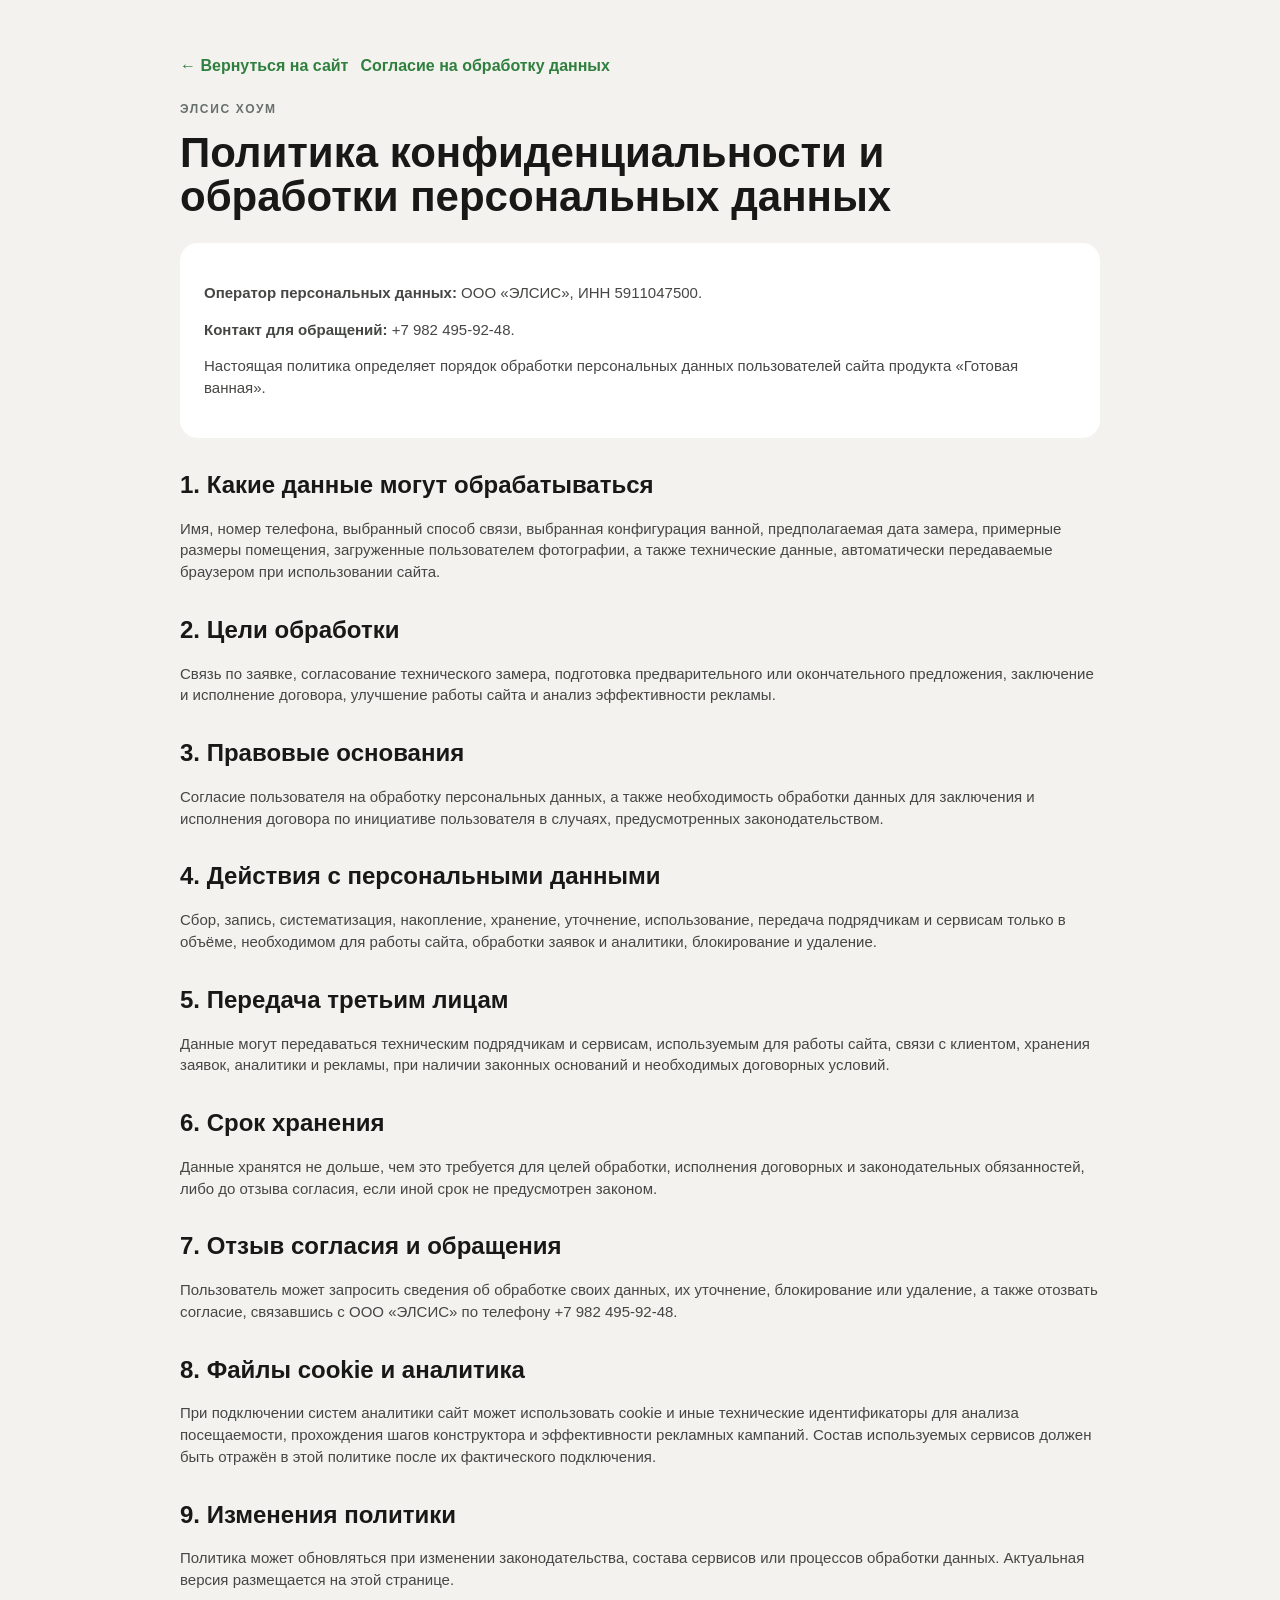
==== privacy.html @ 3811efd0 "Add files via upload" ====
<!doctype html>
<html lang="ru">
<head>
<meta charset="utf-8">
<meta name="viewport" content="width=device-width,initial-scale=1">
<title>Политика конфиденциальности — ЭЛСИС ХОУМ</title>
<link rel="stylesheet" href="styles.css">
</head>
<body class="legal-page">
<div class="legal-wrap">
  <div class="legal-nav"><a href="index.html">← Вернуться на сайт</a><a href="consent.html">Согласие на обработку данных</a></div>
  <div class="eyebrow">ЭЛСИС ХОУМ</div>
  <h1>Политика конфиденциальности и обработки персональных данных</h1>

  <div class="legal-card">
    <p><strong>Оператор персональных данных:</strong> ООО «ЭЛСИС», ИНН 5911047500.</p>
    <p><strong>Контакт для обращений:</strong> +7 982 495-92-48.</p>
    <p>Настоящая политика определяет порядок обработки персональных данных пользователей сайта продукта «Готовая ванная».</p>
  </div>

  <h2>1. Какие данные могут обрабатываться</h2>
  <p>Имя, номер телефона, выбранный способ связи, выбранная конфигурация ванной, предполагаемая дата замера, примерные размеры помещения, загруженные пользователем фотографии, а также технические данные, автоматически передаваемые браузером при использовании сайта.</p>

  <h2>2. Цели обработки</h2>
  <p>Связь по заявке, согласование технического замера, подготовка предварительного или окончательного предложения, заключение и исполнение договора, улучшение работы сайта и анализ эффективности рекламы.</p>

  <h2>3. Правовые основания</h2>
  <p>Согласие пользователя на обработку персональных данных, а также необходимость обработки данных для заключения и исполнения договора по инициативе пользователя в случаях, предусмотренных законодательством.</p>

  <h2>4. Действия с персональными данными</h2>
  <p>Сбор, запись, систематизация, накопление, хранение, уточнение, использование, передача подрядчикам и сервисам только в объёме, необходимом для работы сайта, обработки заявок и аналитики, блокирование и удаление.</p>

  <h2>5. Передача третьим лицам</h2>
  <p>Данные могут передаваться техническим подрядчикам и сервисам, используемым для работы сайта, связи с клиентом, хранения заявок, аналитики и рекламы, при наличии законных оснований и необходимых договорных условий.</p>

  <h2>6. Срок хранения</h2>
  <p>Данные хранятся не дольше, чем это требуется для целей обработки, исполнения договорных и законодательных обязанностей, либо до отзыва согласия, если иной срок не предусмотрен законом.</p>

  <h2>7. Отзыв согласия и обращения</h2>
  <p>Пользователь может запросить сведения об обработке своих данных, их уточнение, блокирование или удаление, а также отозвать согласие, связавшись с ООО «ЭЛСИС» по телефону +7 982 495-92-48.</p>

  <h2>8. Файлы cookie и аналитика</h2>
  <p>При подключении систем аналитики сайт может использовать cookie и иные технические идентификаторы для анализа посещаемости, прохождения шагов конструктора и эффективности рекламных кампаний. Состав используемых сервисов должен быть отражён в этой политике после их фактического подключения.</p>

  <h2>9. Изменения политики</h2>
  <p>Политика может обновляться при изменении законодательства, состава сервисов или процессов обработки данных. Актуальная версия размещается на этой странице.</p>
</div>
</body>
</html>
---- styles.css ----
:root{--bg:#f4f2ee;--ink:#181817;--muted:#6f6a63;--paper:#fff;--line:#ddd8cf;--dark:#1d1d1b}
*{box-sizing:border-box}html{scroll-behavior:smooth}body{margin:0;background:var(--bg);color:var(--ink);font-family:Arial,sans-serif;line-height:1.45}.wrap{width:min(1180px,calc(100% - 28px));margin:auto}.eyebrow{font-size:12px;letter-spacing:.14em;font-weight:900;color:#777169}.hero{background:#eae6dd;padding:52px 0}.hero-grid-v5{display:grid;grid-template-columns:1fr .75fr;gap:38px;align-items:center}.hero h1{font-size:clamp(42px,6vw,72px);line-height:.98;margin:12px 0 20px}.lead{font-size:20px;color:#4c4943;max-width:720px}.hero-img{width:100%;max-height:650px;object-fit:cover;border-radius:22px;box-shadow:0 24px 70px rgba(0,0,0,.12)}.prices{display:flex;gap:12px;margin:25px 0}.prices div{background:#fff;border-radius:15px;padding:15px 20px;min-width:190px}.prices span{display:block;color:#6c6861}.prices strong{font-size:28px}.cta,.secondary{border:0;border-radius:12px;padding:15px 20px;font-size:16px;font-weight:850;cursor:pointer;text-decoration:none;display:inline-flex;align-items:center;justify-content:center}.cta{background:#171716;color:white}.secondary{background:#fff;border:1px solid #171716;color:#171716}.fine{font-size:12px;color:#777169;margin-top:13px}.quiz-section,.proof-section,.booking-section,.remote-section{padding:72px 0}.quiz-section h2,.proof-section h2,.booking-section h2,.remote-section h2{font-size:clamp(34px,4.5vw,54px);line-height:1.02;margin:10px 0 20px}.quiz-progress{height:6px;background:#ded9d0;border-radius:99px;overflow:hidden;margin:24px 0 34px}.quiz-progress span{display:block;height:100%;width:33%;background:#171716;transition:.25s}.quiz-step{display:none}.quiz-step.active{display:block}.quiz-step h3{font-size:28px;margin-bottom:18px}.choice-grid{display:grid;gap:14px}.two-choice{grid-template-columns:repeat(2,1fr)}.three-choice{grid-template-columns:repeat(3,1fr)}.choice{background:#fff;border:2px solid transparent;border-radius:18px;padding:0;overflow:hidden;cursor:pointer;text-align:left}.choice:hover,.choice.selected{border-color:#171716}.choice img{width:100%;height:300px;object-fit:cover;display:block}.choice strong,.choice span{display:block;padding:0 16px}.choice strong{font-size:20px;padding-top:14px}.choice span{color:#716c65;padding-bottom:15px}.simple-choice{padding:26px}.simple-choice strong,.simple-choice span{padding-left:0}.dark-choice{background:#333;color:#fff}.dark-choice span{color:#ccc}.quiz-result{display:none}.quiz-result.active{display:block}.result-grid{display:grid;grid-template-columns:.9fr 1fr;gap:30px;align-items:center;background:#fff;border-radius:22px;padding:18px}.result-grid img{width:100%;height:620px;object-fit:cover;border-radius:16px}.result-grid h3{font-size:34px;margin:8px 0}.result-price{font-size:38px;font-weight:900;margin:10px 0 14px}.result-actions{display:flex;gap:10px;flex-wrap:wrap}.text-btn{border:0;background:none;text-decoration:underline;margin-top:16px;cursor:pointer;color:#6e6962}.proof-section{background:#e9e4da}.proof-intro{max-width:820px;color:#67625b;font-size:18px}.proof-grid{display:grid;grid-template-columns:repeat(3,1fr);gap:14px;margin-top:28px}.proof-grid figure{margin:0;background:#fff;border-radius:16px;overflow:hidden}.proof-grid img{width:100%;height:430px;object-fit:cover;display:block}.proof-grid figcaption{padding:12px 14px;font-size:14px;font-weight:700}.booking-section{background:#1d1d1b;color:#fff}.remote-section{background:#f4f2ee}.booking-grid{display:grid;grid-template-columns:1fr .8fr;gap:42px;align-items:start}.booking-section p{color:#ccc}.chosen-summary{border:1px solid currentColor;border-radius:12px;padding:13px 15px;margin-top:20px;opacity:.9}.booking-form{background:#fff;color:#171716;border-radius:20px;padding:22px;display:grid;gap:14px}.booking-form label{font-size:13px;font-weight:800}.booking-form input{width:100%;margin-top:6px;padding:13px;border:1px solid #d7d2ca;border-radius:10px;font:inherit}.booking-form em{font-style:normal;color:#8a857d;font-weight:500}fieldset{border:1px solid #ddd8d0;border-radius:12px;padding:12px}legend{font-size:13px;font-weight:800}.radio{display:inline-flex!important;gap:7px;align-items:center;margin-right:18px}.radio input{width:auto;margin:0}.full{width:100%}.note{font-size:12px!important;color:#777169!important;margin:0}footer{padding:28px 0;background:#111;color:#aaa}
@media(max-width:900px){.hero-grid-v5,.result-grid,.booking-grid{grid-template-columns:1fr}.proof-grid{grid-template-columns:1fr 1fr}.three-choice{grid-template-columns:1fr 1fr}.hero-img{max-height:520px}}
@media(max-width:620px){.prices,.result-actions{flex-direction:column}.two-choice,.three-choice,.proof-grid{grid-template-columns:1fr}.choice img{height:300px}.result-grid img{height:520px}.quiz-section,.proof-section,.booking-section,.remote-section{padding:52px 0}.radio{display:flex!important;margin:7px 0}}

.proof-feature{display:grid;grid-template-columns:1.15fr .85fr;gap:20px;background:#fff;border-radius:20px;overflow:hidden;margin:30px 0 18px}
.proof-feature-image img{display:block;width:100%;height:520px;object-fit:cover}
.proof-feature-copy{padding:30px;align-self:center}
.proof-feature-copy span{font-size:12px;font-weight:900;letter-spacing:.12em;color:#777169;text-transform:uppercase}
.proof-feature-copy h3{font-size:30px;line-height:1.08;margin:8px 0 12px}
.proof-feature-copy p{color:#67625b;font-size:17px}
.proof-grid-v6{grid-template-columns:repeat(5,1fr)}
.proof-grid-v6 figure img{height:320px}
.proof-grid-v6 figcaption{display:flex;flex-direction:column;gap:3px}
.proof-grid-v6 figcaption b{font-size:14px}
.proof-grid-v6 figcaption span{font-size:12px;color:#777169}
.proof-note{margin-top:18px;padding:16px 18px;border:1px solid #cfc8bd;border-radius:14px;background:rgba(255,255,255,.55);font-size:15px}
@media(max-width:1000px){.proof-grid-v6{grid-template-columns:repeat(2,1fr)}}
@media(max-width:700px){
  .proof-feature{grid-template-columns:1fr}
  .proof-feature-image img{height:430px}
  .proof-feature-copy{padding:22px}
  .proof-grid-v6{display:grid;grid-auto-flow:column;grid-auto-columns:82vw;grid-template-columns:none;overflow-x:auto;scroll-snap-type:x mandatory;padding-bottom:8px}
  .proof-grid-v6 figure{scroll-snap-align:start}
  .proof-grid-v6 figure img{height:430px}
}

:root{
  --brand-green:#2f7f3f;
  --brand-green-light:#9bd16a;
  --brand-graphite:#3d4443;
  --brand-cream:#f4f2ee;
}
body{background:var(--brand-cream)}
.brandbar{
  position:sticky;top:0;z-index:50;
  height:76px;background:rgba(61,68,67,.97);
  display:flex;align-items:center;justify-content:space-between;
  padding:8px max(18px,calc((100vw - 1180px)/2));
  box-shadow:0 5px 20px rgba(0,0,0,.12);
  backdrop-filter:blur(10px)
}
.brand{display:inline-flex;align-items:center;text-decoration:none}
.brand-logo{width:158px;height:60px;display:block}
.brand-cta{
  display:inline-flex;align-items:center;justify-content:center;
  background:var(--brand-green);color:#fff;text-decoration:none;
  border-radius:10px;padding:11px 16px;font-size:14px;font-weight:800
}
.brand-cta:hover{background:#286c36}
.hero{background:linear-gradient(180deg,#efede8 0%,#e9e5dc 100%)}
.hero .cta,.booking-form .cta,.result-actions .cta{background:var(--brand-green)}
.hero .cta:hover,.booking-form .cta:hover,.result-actions .cta:hover{background:#286c36}
.quiz-progress span{background:var(--brand-green)}
.choice:hover,.choice.selected{border-color:var(--brand-green)}
.result-price{color:var(--brand-graphite)}
.booking-section{background:var(--brand-graphite)}
footer{background:#2f3534}
.brand-note{width:min(1180px,calc(100% - 28px));margin:8px auto 0;color:#8f9694;font-size:11px}
.eyebrow{color:#67706d}
.text-btn{color:var(--brand-green)}
@media(max-width:620px){
  .brandbar{height:64px;padding:6px 12px}
  .brand-logo{width:132px;height:48px}
  .brand-cta{padding:9px 12px;font-size:13px}
}

.brand-actions{display:flex;align-items:center;gap:10px}
.brand-phone{color:#fff;text-decoration:none;font-weight:800;font-size:14px;white-space:nowrap}
.brand-max{display:inline-flex;align-items:center;justify-content:center;color:#fff;text-decoration:none;border:1px solid rgba(255,255,255,.35);padding:10px 12px;border-radius:10px;font-weight:850;font-size:13px}
.brand-max:hover{background:rgba(255,255,255,.08)}
.contact-strip{padding:52px 0;background:#eef1ec;border-top:1px solid #d9ded7}
.contact-strip-grid{display:grid;grid-template-columns:1fr auto;gap:30px;align-items:center}
.contact-strip h2{font-size:36px;margin:8px 0 10px}
.contact-strip p{margin:0;color:#5f665f}
.contact-buttons{display:flex;gap:10px;flex-wrap:wrap;justify-content:flex-end}
.contact-phone,.contact-max{display:inline-flex;align-items:center;justify-content:center;text-decoration:none;border-radius:12px;padding:14px 18px;font-weight:850}
.contact-phone{background:var(--brand-green);color:#fff}
.contact-max{background:var(--brand-graphite);color:#fff}
.footer-grid{display:grid;grid-template-columns:1fr auto auto;gap:30px;align-items:start}
.footer-brand{font-weight:900;color:#fff;font-size:18px}
.footer-product{color:#aeb5b2;font-size:13px;margin-top:4px}
.footer-contacts{display:flex;flex-direction:column;gap:7px}
.footer-contacts a{color:#fff;text-decoration:none;font-weight:700}
.advertiser{color:#c4cac8;font-size:13px;line-height:1.6;text-align:right}
@media(max-width:820px){
  .brand-phone{display:none}
  .contact-strip-grid,.footer-grid{grid-template-columns:1fr}
  .contact-buttons{justify-content:flex-start}
  .advertiser{text-align:left}
}
@media(max-width:520px){
  .brand-actions{gap:6px}
  .brand-max{padding:8px 10px}
  .brand-cta{padding:9px 10px}
  .contact-buttons{flex-direction:column}
  .contact-phone,.contact-max{width:100%}
}

.consent{display:flex!important;align-items:flex-start;gap:9px;font-size:12px!important;font-weight:500!important;line-height:1.35}
.consent input{width:auto!important;margin:2px 0 0!important;flex:0 0 auto}
.consent a{color:var(--brand-green);text-decoration:underline}
.advertiser a{color:#dfe5e2;text-decoration:underline}
.legal-page{background:#f4f2ee;min-height:100vh}
.legal-wrap{width:min(920px,calc(100% - 28px));margin:0 auto;padding:54px 0 80px}
.legal-wrap h1{font-size:42px;line-height:1.05;margin:12px 0 24px}
.legal-wrap h2{font-size:24px;margin:30px 0 10px}
.legal-wrap p,.legal-wrap li{font-size:15px;color:#454744}
.legal-card{background:#fff;border-radius:18px;padding:24px;margin-top:22px}
.legal-nav{display:flex;gap:12px;flex-wrap:wrap;margin-bottom:24px}
.legal-nav a{color:var(--brand-green);font-weight:800;text-decoration:none}

.brand-channel{display:inline-flex;align-items:center;justify-content:center;color:#9bd16a;text-decoration:none;border:1px solid rgba(155,209,106,.55);padding:10px 12px;border-radius:10px;font-weight:850;font-size:13px}
.brand-channel:hover{background:rgba(155,209,106,.08)}
.contact-channel{display:inline-flex;align-items:center;justify-content:center;text-decoration:none;border-radius:12px;padding:14px 18px;font-weight:850;background:#fff;color:var(--brand-graphite);border:1px solid #cfd5d0}
@media(max-width:620px){.brand-channel{display:none}}
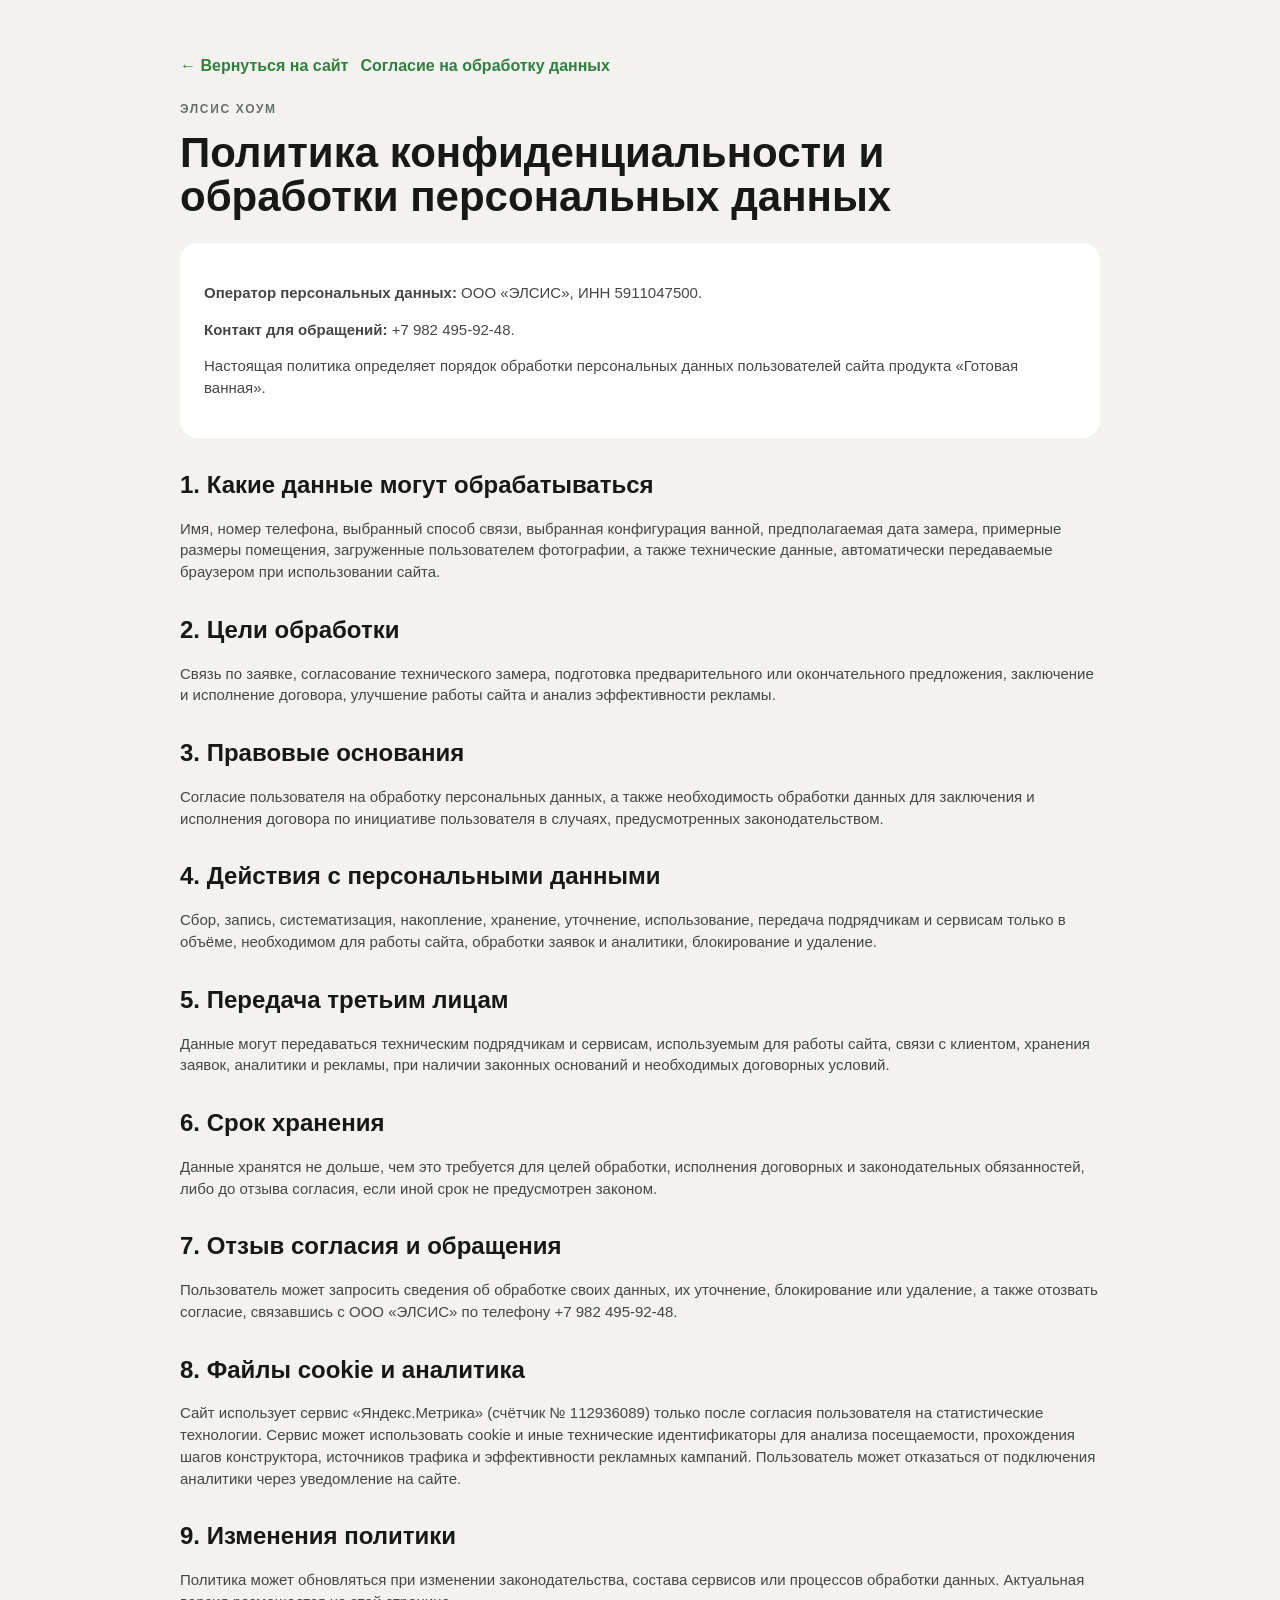
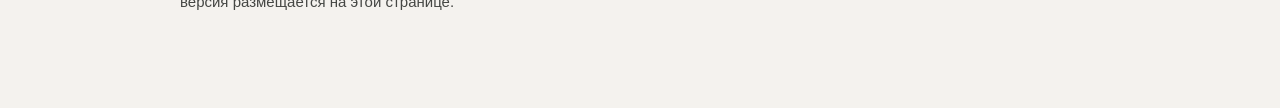
==== commit db389111: "Add files via upload" ====
--- a/privacy.html
+++ b/privacy.html
@@ -40,7 +40,7 @@
   <p>Пользователь может запросить сведения об обработке своих данных, их уточнение, блокирование или удаление, а также отозвать согласие, связавшись с ООО «ЭЛСИС» по телефону +7 982 495-92-48.</p>
 
   <h2>8. Файлы cookie и аналитика</h2>
-  <p>При подключении систем аналитики сайт может использовать cookie и иные технические идентификаторы для анализа посещаемости, прохождения шагов конструктора и эффективности рекламных кампаний. Состав используемых сервисов должен быть отражён в этой политике после их фактического подключения.</p>
+  <p>Сайт использует сервис «Яндекс.Метрика» (счётчик № 112936089) только после согласия пользователя на статистические технологии. Сервис может использовать cookie и иные технические идентификаторы для анализа посещаемости, прохождения шагов конструктора, источников трафика и эффективности рекламных кампаний. Пользователь может отказаться от подключения аналитики через уведомление на сайте.</p>
 
   <h2>9. Изменения политики</h2>
   <p>Политика может обновляться при изменении законодательства, состава сервисов или процессов обработки данных. Актуальная версия размещается на этой странице.</p>
--- a/styles.css
+++ b/styles.css
@@ -115,3 +115,23 @@
 .brand-channel:hover{background:rgba(155,209,106,.08)}
 .contact-channel{display:inline-flex;align-items:center;justify-content:center;text-decoration:none;border-radius:12px;padding:14px 18px;font-weight:850;background:#fff;color:var(--brand-graphite);border:1px solid #cfd5d0}
 @media(max-width:620px){.brand-channel{display:none}}
+
+.cookie-banner{
+  position:fixed;left:16px;right:16px;bottom:16px;z-index:1000;
+  max-width:980px;margin:0 auto;background:#fff;border:1px solid #d9ded7;
+  box-shadow:0 14px 40px rgba(0,0,0,.18);border-radius:16px;padding:16px 18px;
+  display:flex;align-items:center;justify-content:space-between;gap:18px
+}
+.cookie-banner[hidden]{display:none}
+.cookie-copy{display:flex;flex-direction:column;gap:5px;color:#3d4443;font-size:13px;line-height:1.35}
+.cookie-copy strong{font-size:15px}
+.cookie-copy a{color:var(--brand-green);text-decoration:underline}
+.cookie-actions{display:flex;gap:8px;flex:0 0 auto}
+.cookie-actions button{border-radius:10px;padding:10px 14px;font-weight:800;cursor:pointer}
+.cookie-accept{background:var(--brand-green);color:#fff;border:1px solid var(--brand-green)}
+.cookie-decline{background:#fff;color:#3d4443;border:1px solid #cfd5d0}
+@media(max-width:680px){
+ .cookie-banner{flex-direction:column;align-items:stretch;left:10px;right:10px;bottom:10px}
+ .cookie-actions{width:100%}
+ .cookie-actions button{flex:1}
+}
